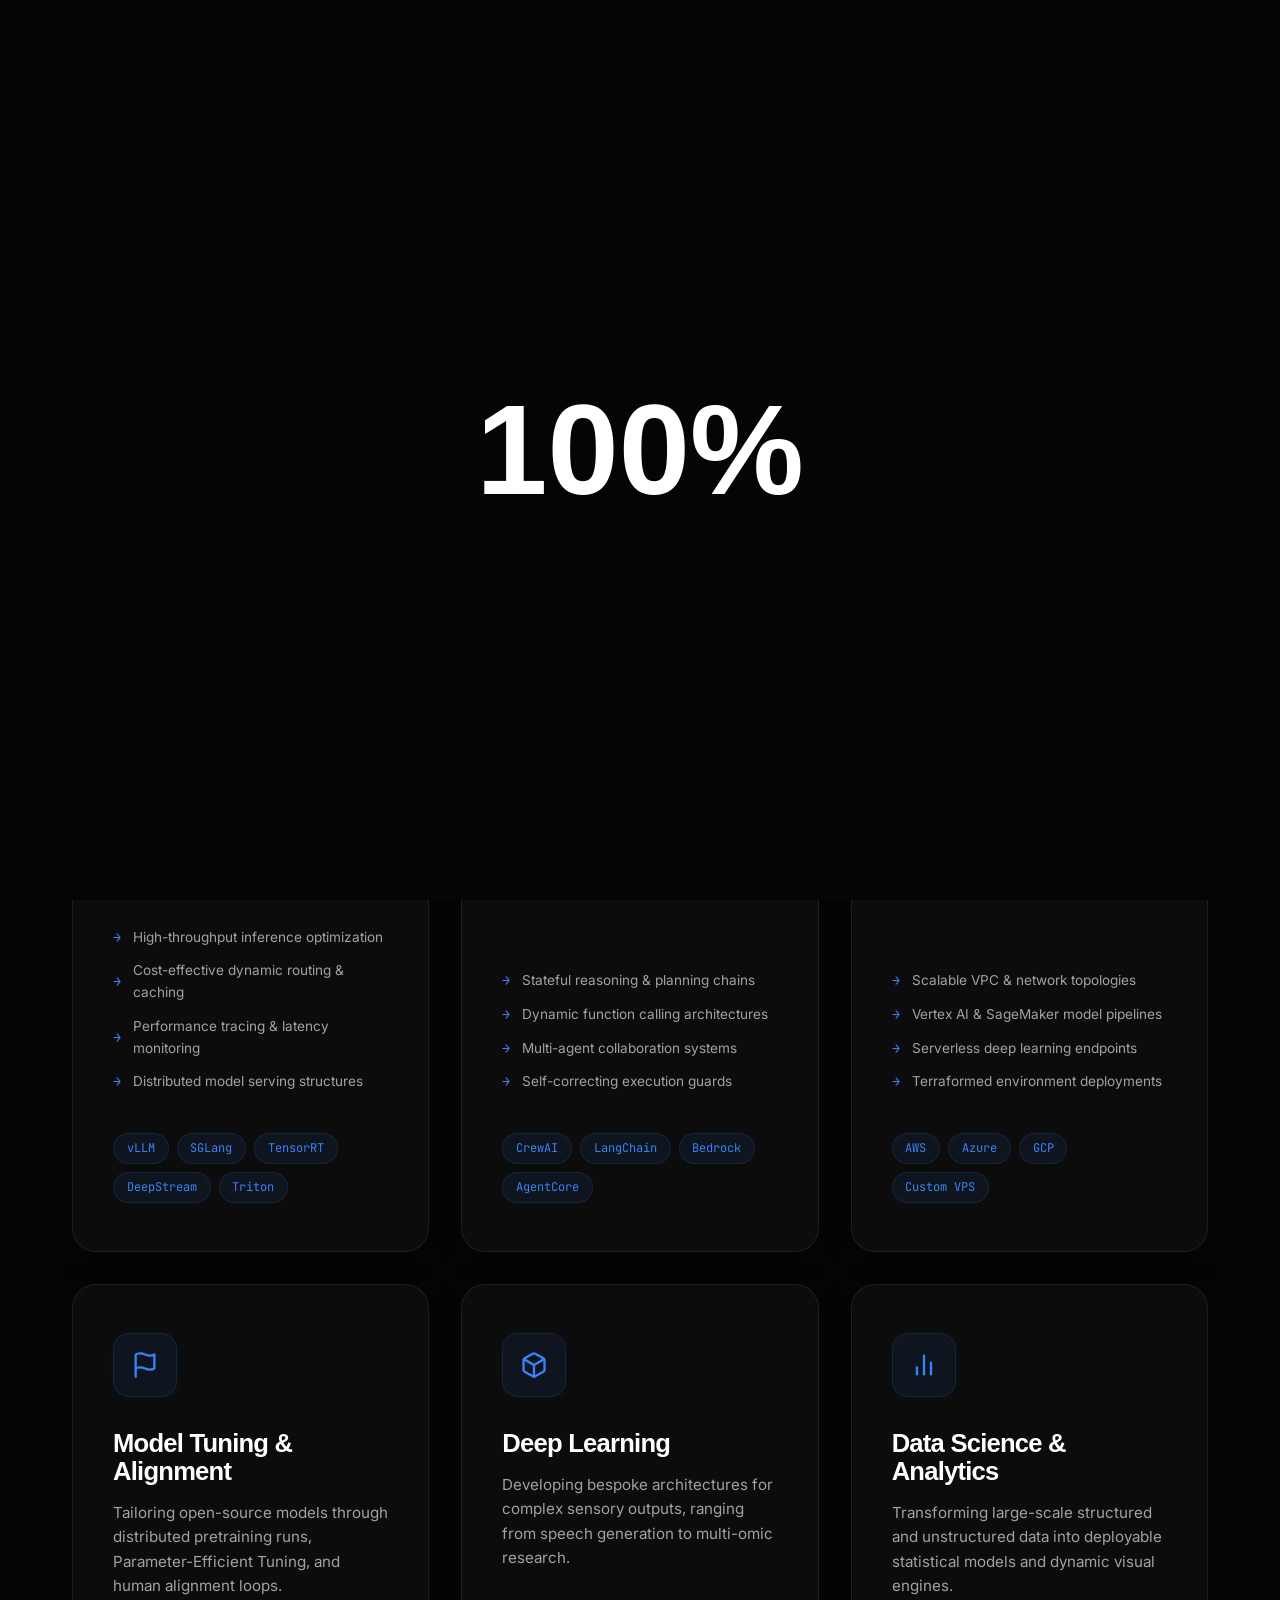
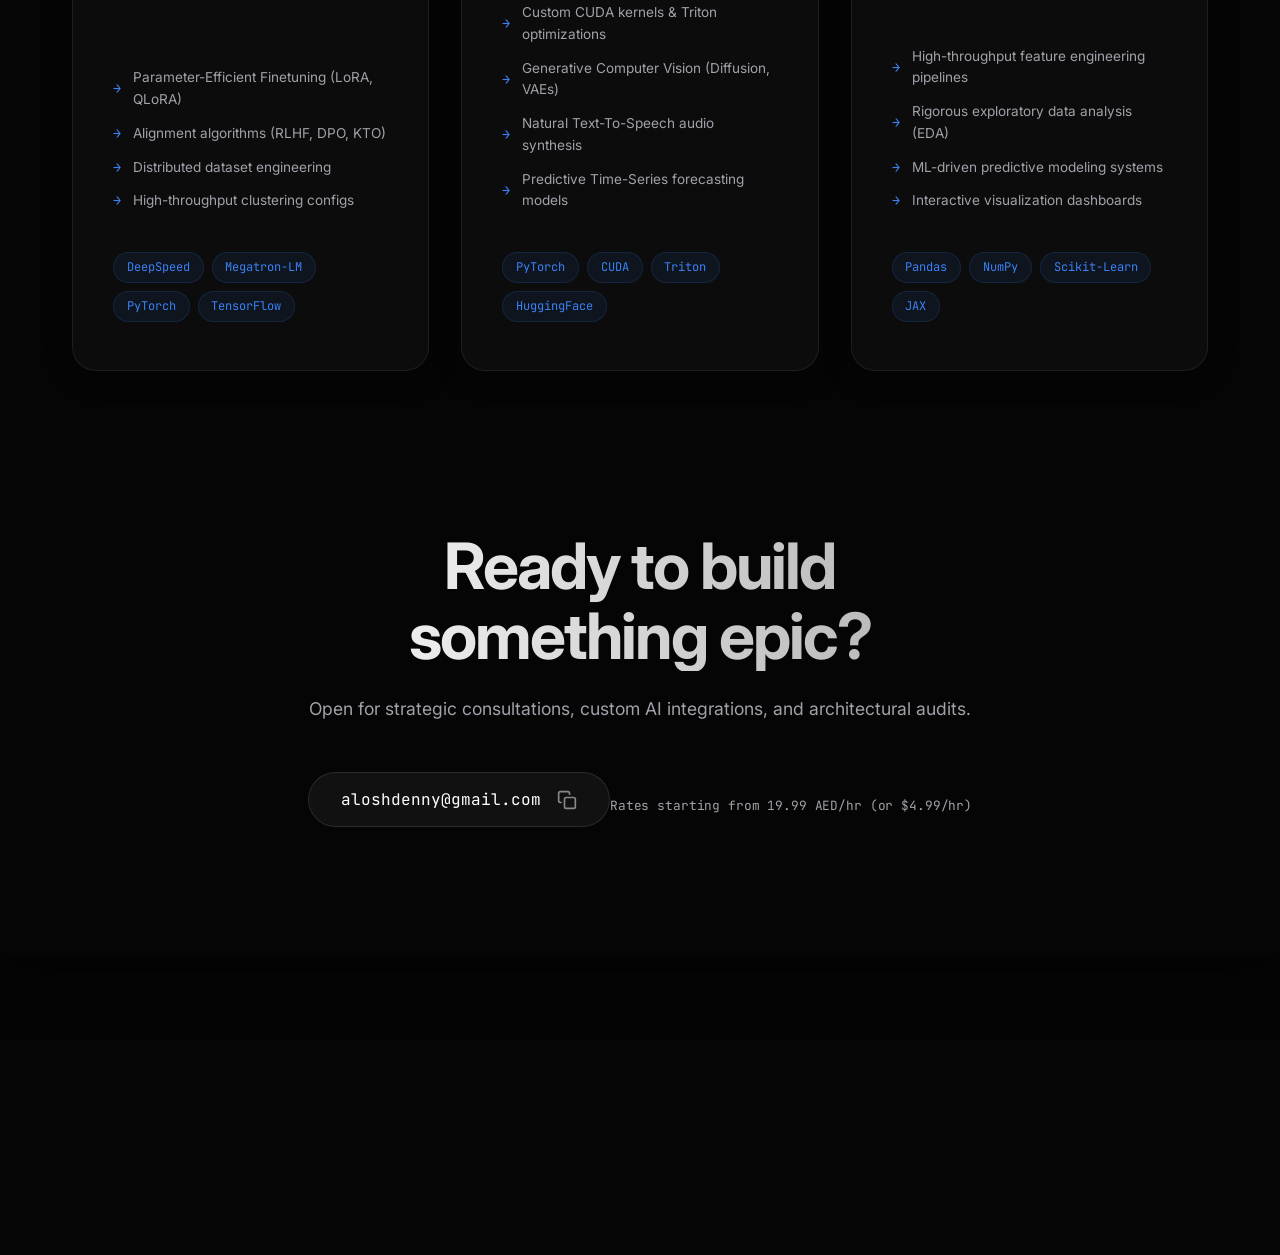
==== services.html @ 96268220 "feat: add hourly service rates in services page hero and CTA" ====
<!DOCTYPE html>
<html lang="en">

<head>
  <meta charset="UTF-8">
  <meta name="viewport" content="width=device-width, initial-scale=1.0">
  <title>Professional Services | Alosh Denny</title>
  <meta name="description"
    content="Professional AI/ML engineering, LLMOps, Agentic architectures, cloud deployments, and custom deep learning solutions by Alosh Denny.">
  <meta property="og:title" content="Professional Services | Alosh Denny">
  <meta property="og:description"
    content="State-of-the-art LLMOps, Agentic AI, Cloud infrastructure, and Custom Deep Learning modeling.">
  <meta property="og:type" content="website">
  <meta property="og:url" content="https://aloshdenny.com/services.html">
  <meta name="theme-color" content="#050505">

  <!-- Fonts -->
  <link rel="preconnect" href="https://fonts.googleapis.com">
  <link rel="preconnect" href="https://fonts.gstatic.com" crossorigin>
  <link href="https://api.fontshare.com/v2/css?f[]=clash-display@400,500,600,700&display=swap" rel="stylesheet">
  <link
    href="https://fonts.googleapis.com/css2?family=Inter:wght@300;400;500;600&family=JetBrains+Mono:wght@400;500&display=swap"
    rel="stylesheet">

  <link rel="stylesheet" href="style.css?v=8">
</head>

<body>
  <div id="preloader">
    <div class="counter">0%</div>
    <div class="curtain"></div>
  </div>

  <div id="noise-overlay"></div>
  <div id="custom-cursor"></div>

  <nav class="navbar">
    <div class="nav-container">
      <a href="index.html" class="logo">
        <span class="logo-text">aoxo<span class="logo-dot">.</span></span>
      </a>
      <ul class="nav-links">
        <li><a href="index.html#about" data-magnetic>About</a></li>
        <li><a href="index.html#work" data-magnetic>Work</a></li>
        <li><a href="index.html#projects" data-magnetic>Projects</a></li>
        <li><a href="services.html" class="active" data-magnetic>Services</a></li>
        <li><a href="index.html#skills" data-magnetic>Skills</a></li>
        <li><a href="index.html#publications" data-magnetic>Publications</a></li>
        <li><a href="index.html#blog" data-magnetic>Blogs</a></li>
        <li><a href="index.html#contact" data-magnetic>Contact</a></li>
      </ul>
      <button id="theme-toggle" aria-label="Toggle theme" data-magnetic>
        <svg class="sun-icon" viewBox="0 0 24 24" fill="none" stroke="currentColor" stroke-width="2">
          <circle cx="12" cy="12" r="5" />
          <path
            d="M12 1v2M12 21v2M4.22 4.22l1.42 1.42M18.36 18.36l1.42 1.42M1 12h2M21 12h2M4.22 19.78l1.42-1.42M18.36 5.64l1.42-1.42" />
        </svg>
      </button>
    </div>
  </nav>

  <div class="main-wrapper">
    <!-- Hero Section -->
    <header class="services-hero">
      <div class="container hero-content">
        <div class="reveal-text">
          <span class="subtitle scramble-text">AI Arsenal</span>
          <h1>Professional Services</h1>
          <p class="services-hero-desc">
            Scaling machine intelligence, building autonomous reasoning workflows, and deploying high-throughput, custom
            deep learning systems at scale.
          </p>
          <div class="services-price-tag reveal-up" style="animation-delay: 0.15s;">
            <span class="price-label">Rates</span>
            <div class="price-divider"></div>
            <span class="price-value">Starting from 19.99 AED / Hour (or $4.99/hr)</span>
          </div>
        </div>
      </div>
    </header>

    <main class="container">
      <section class="services-grid">
        <!-- 1. LLMOps -->
        <article class="service-card reveal-up" style="animation-delay: 0.1s;">
          <div class="service-icon-wrapper">
            <svg width="28" height="28" viewBox="0 0 24 24" fill="none" stroke="currentColor" stroke-width="2"
              stroke-linecap="round" stroke-linejoin="round">
              <rect x="2" y="2" width="20" height="8" rx="2" ry="2" />
              <rect x="2" y="14" width="20" height="8" rx="2" ry="2" />
              <line x1="6" y1="6" x2="6.01" y2="6" />
              <line x1="6" y1="18" x2="6.01" y2="18" />
            </svg>
          </div>
          <h3>LLMOps</h3>
          <p>
            Deploying and scaling foundation models with high-throughput engines, sub-second latency targets, and
            rigorous governance.
          </p>
          <ul class="service-details">
            <li>High-throughput inference optimization</li>
            <li>Cost-effective dynamic routing & caching</li>
            <li>Performance tracing & latency monitoring</li>
            <li>Distributed model serving structures</li>
          </ul>
          <div class="service-tech-tags">
            <span>vLLM</span>
            <span>SGLang</span>
            <span>TensorRT</span>
            <span>DeepStream</span>
            <span>Triton</span>
          </div>
        </article>

        <!-- 2. Agentic AI -->
        <article class="service-card reveal-up" style="animation-delay: 0.2s;">
          <div class="service-icon-wrapper">
            <svg width="28" height="28" viewBox="0 0 24 24" fill="none" stroke="currentColor" stroke-width="2"
              stroke-linecap="round" stroke-linejoin="round">
              <path d="M12 22c5.523 0 10-4.477 10-10S17.523 2 12 2 2 6.477 2 12s4.477 10 10 10z" />
              <path d="M12 6v6l4 2" />
              <circle cx="12" cy="12" r="3" fill="currentColor" fill-opacity="0.2" />
            </svg>
          </div>
          <h3>Agentic AI</h3>
          <p>
            Architecting cognitive systems, multi-agent frameworks, and autonomous reasoning loops capable of real-world
            tool use.
          </p>
          <ul class="service-details">
            <li>Stateful reasoning & planning chains</li>
            <li>Dynamic function calling architectures</li>
            <li>Multi-agent collaboration systems</li>
            <li>Self-correcting execution guards</li>
          </ul>
          <div class="service-tech-tags">
            <span>CrewAI</span>
            <span>LangChain</span>
            <span>Bedrock</span>
            <span>AgentCore</span>
          </div>
        </article>

        <!-- 3. AWS/Azure/GCP -->
        <article class="service-card reveal-up" style="animation-delay: 0.3s;">
          <div class="service-icon-wrapper">
            <svg width="28" height="28" viewBox="0 0 24 24" fill="none" stroke="currentColor" stroke-width="2"
              stroke-linecap="round" stroke-linejoin="round">
              <path d="M5 12h14" />
              <path d="M12 5l7 7-7 7" />
            </svg>
          </div>
          <h3>Multi-Cloud Infra</h3>
          <p>
            Building secure, production-grade cloud configurations using modern Infrastructure-as-Code (IaC) principles.
          </p>
          <ul class="service-details">
            <li>Scalable VPC & network topologies</li>
            <li>Vertex AI & SageMaker model pipelines</li>
            <li>Serverless deep learning endpoints</li>
            <li>Terraformed environment deployments</li>
          </ul>
          <div class="service-tech-tags">
            <span>AWS</span>
            <span>Azure</span>
            <span>GCP</span>
            <span>Custom VPS</span>
          </div>
        </article>

        <!-- 4. LLM Pretraining/Finetuning -->
        <article class="service-card reveal-up" style="animation-delay: 0.4s;">
          <div class="service-icon-wrapper">
            <svg width="28" height="28" viewBox="0 0 24 24" fill="none" stroke="currentColor" stroke-width="2"
              stroke-linecap="round" stroke-linejoin="round">
              <path d="M4 15s1-1 4-1 5 2 8 2 4-1 4-1V3s-1 1-4 1-5-2-8-2-4 1-4 1z" />
              <line x1="4" y1="22" x2="4" y2="15" />
            </svg>
          </div>
          <h3>Model Tuning & Alignment</h3>
          <p>
            Tailoring open-source models through distributed pretraining runs, Parameter-Efficient Tuning, and human
            alignment loops.
          </p>
          <ul class="service-details">
            <li>Parameter-Efficient Finetuning (LoRA, QLoRA)</li>
            <li>Alignment algorithms (RLHF, DPO, KTO)</li>
            <li>Distributed dataset engineering</li>
            <li>High-throughput clustering configs</li>
          </ul>
          <div class="service-tech-tags">
            <span>DeepSpeed</span>
            <span>Megatron-LM</span>
            <span>PyTorch</span>
            <span>TensorFlow</span>
          </div>
        </article>

        <!-- 5. Deep Learning -->
        <article class="service-card reveal-up" style="animation-delay: 0.5s;">
          <div class="service-icon-wrapper">
            <svg width="28" height="28" viewBox="0 0 24 24" fill="none" stroke="currentColor" stroke-width="2"
              stroke-linecap="round" stroke-linejoin="round">
              <path
                d="M21 16V8a2 2 0 0 0-1-1.73l-7-4a2 2 0 0 0-2 0l-7 4A2 2 0 0 0 3 8v8a2 2 0 0 0 1 1.73l7 4a2 2 0 0 0 2 0l7-4A2 2 0 0 0 21 16z" />
              <polyline points="3.27 6.96 12 12.01 20.73 6.96" />
              <line x1="12" y1="22.08" x2="12" y2="12" />
            </svg>
          </div>
          <h3>Deep Learning</h3>
          <p>
            Developing bespoke architectures for complex sensory outputs, ranging from speech generation to multi-omic
            research.
          </p>
          <ul class="service-details">
            <li>Custom CUDA kernels & Triton optimizations</li>
            <li>Generative Computer Vision (Diffusion, VAEs)</li>
            <li>Natural Text-To-Speech audio synthesis</li>
            <li>Predictive Time-Series forecasting models</li>
          </ul>
          <div class="service-tech-tags">
            <span>PyTorch</span>
            <span>CUDA</span>
            <span>Triton</span>
            <span>HuggingFace</span>
          </div>
        </article>

        <!-- 6. Data Science and Analysis -->
        <article class="service-card reveal-up" style="animation-delay: 0.6s;">
          <div class="service-icon-wrapper">
            <svg width="28" height="28" viewBox="0 0 24 24" fill="none" stroke="currentColor" stroke-width="2"
              stroke-linecap="round" stroke-linejoin="round">
              <line x1="18" y1="20" x2="18" y2="10" />
              <line x1="12" y1="20" x2="12" y2="4" />
              <line x1="6" y1="20" x2="6" y2="14" />
            </svg>
          </div>
          <h3>Data Science & Analytics</h3>
          <p>
            Transforming large-scale structured and unstructured data into deployable statistical models and dynamic
            visual engines.
          </p>
          <ul class="service-details">
            <li>High-throughput feature engineering pipelines</li>
            <li>Rigorous exploratory data analysis (EDA)</li>
            <li>ML-driven predictive modeling systems</li>
            <li>Interactive visualization dashboards</li>
          </ul>
          <div class="service-tech-tags">
            <span>Pandas</span>
            <span>NumPy</span>
            <span>Scikit-Learn</span>
            <span>JAX</span>
          </div>
        </article>
      </section>

      <!-- Let's collaborate CTA -->
      <section class="contact-wrapper reveal-up">
        <h2 class="contact-heading">Ready to build<br>something epic?</h2>
        <p class="contact-sub">Open for strategic consultations, custom AI integrations, and architectural audits.</p>
        <div class="contact-actions">
          <button id="email-copy-btn" class="magnetic-btn" data-magnetic>
            <span class="btn-text">aloshdenny@gmail.com</span>
            <span class="btn-icon">
              <svg width="20" height="20" viewBox="0 0 24 24" fill="none" stroke="currentColor" stroke-width="2"
                stroke-linecap="round" stroke-linejoin="round">
                <rect x="9" y="9" width="13" height="13" rx="2" ry="2"></rect>
                <path d="M5 15H4a2 2 0 0 1-2-2V4a2 2 0 0 1 2-2h9a2 2 0 0 1 2 2v1"></path>
              </svg>
            </span>
            <span class="copy-feedback">Copied!</span>
          </button>
          <p class="pricing-subtext reveal-up" style="animation-delay: 0.1s;">Rates starting from 19.99 AED/hr (or $4.99/hr)</p>
        </div>
      </section>
    </main>
  </div>

  <footer class="sticky-footer">
    <div class="container">
      <div class="footer-bottom">
        <p class="copyright">© 2026 Alosh Denny. Made with <span class="heart">♥</span> & Code.</p>
      </div>
    </div>
  </footer>

  <script src="script.js"></script>
</body>

</html>
---- style.css ----
:root {
  /* Colors */
  --bg-color: #050505;
  --text-primary: #ffffff;
  --text-secondary: #a1a1aa;
  --accent-color: #3b82f6;
  /* Electric Blue */
  --accent-glow: rgba(59, 130, 246, 0.5);
  --card-bg: rgba(255, 255, 255, 0.03);
  --card-border: rgba(255, 255, 255, 0.08);
  --nav-bg: rgba(5, 5, 5, 0.8);

  /* Typography */
  --font-display: 'Clash Display', sans-serif;
  --font-body: 'Inter', sans-serif;
  --font-mono: 'JetBrains Mono', monospace;

  /* Spacing */
  --section-padding: 8rem 0;
  --container-width: 1200px;

  /* Transitions */
  --transition-smooth: all 0.4s cubic-bezier(0.16, 1, 0.3, 1);
}

/* Reset & Base */
*,
*::before,
*::after {
  box-sizing: border-box;
  margin: 0;
  padding: 0;
}

html {
  scroll-behavior: smooth;
  font-size: 16px;
}

body {
  background-color: var(--bg-color);
  color: var(--text-primary);
  font-family: var(--font-body);
  line-height: 1.6;
  overflow-x: hidden;
  -webkit-font-smoothing: antialiased;
}

@media (hover: hover) and (pointer: fine) {
  body {
    cursor: none;
    /* Hide default cursor only on desktop */
  }

  a,
  .btn {
    cursor: none;
  }
}

/* Utilities */
.container {
  max-width: var(--container-width);
  margin: 0 auto;
  padding: 0 2rem;
}

.section-padding {
  padding: var(--section-padding);
}

a {
  text-decoration: none;
  color: inherit;
  transition: var(--transition-smooth);
}

ul {
  list-style: none;
}

/* Custom Cursor */
#custom-cursor {
  position: fixed;
  top: 0;
  left: 0;
  width: 20px;
  height: 20px;
  border: 1px solid rgba(255, 255, 255, 0.8);
  border-radius: 50%;
  pointer-events: none;
  z-index: 10001;
  /* Transform is handled by JS for performance */
  transition: width 0.3s, height 0.3s, background-color 0.3s;
  mix-blend-mode: difference;
}

#custom-cursor.hovering {
  width: 50px;
  height: 50px;
  background-color: rgba(255, 255, 255, 1);
  border-color: transparent;
  mix-blend-mode: difference;
}

#custom-cursor.grabbing {
  width: 15px;
  height: 15px;
  background-color: var(--accent-color);
  border-color: transparent;
  transform: translate(-50%, -50%) scale(0.8);
  mix-blend-mode: normal;
  /* Make it stand out */
  box-shadow: 0 0 20px var(--accent-glow);
}

/* Click Ripple */
.click-ripple {
  position: fixed;
  width: 10px;
  height: 10px;
  border: 1px solid rgba(255, 255, 255, 0.8);
  border-radius: 50%;
  transform: translate(-50%, -50%);
  pointer-events: none;
  z-index: 9998;
  animation: rippleEffect 0.6s cubic-bezier(0.16, 1, 0.3, 1) forwards;
}

@keyframes rippleEffect {
  0% {
    width: 10px;
    height: 10px;
    opacity: 1;
    border-width: 2px;
  }

  100% {
    width: 100px;
    height: 100px;
    opacity: 0;
    border-width: 0px;
  }
}

/* Noise Overlay */
#noise-overlay {
  position: fixed;
  top: 0;
  left: 0;
  width: 100%;
  height: 100%;
  background: url("data:image/svg+xml,%3Csvg viewBox='0 0 200 200' xmlns='http://www.w3.org/2000/svg'%3E%3Cfilter id='noiseFilter'%3E%3CfeTurbulence type='fractalNoise' baseFrequency='0.65' numOctaves='3' stitchTiles='stitch'/%3E%3C/filter%3E%3Crect width='100%25' height='100%25' filter='url(%23noiseFilter)' opacity='0.05'/%3E%3C/svg%3E");
  pointer-events: none;
  z-index: 9000;
  opacity: 0.4;
}

.logo {
  font-family: 'Syne', sans-serif;
  font-weight: 800;
  font-size: 1.4rem;
  color: var(--text-primary);
  letter-spacing: -0.05em;
  position: relative;
  z-index: 1;
  text-transform: lowercase;
  display: flex;
  align-items: baseline;
  text-decoration: none;
  transition: transform 0.3s cubic-bezier(0.175, 0.885, 0.32, 1.275);
}

.logo:hover {
  transform: scale(1.05);
}

.logo-text {
  position: relative;
}

.logo-dot {
  color: var(--accent-color);
  font-size: 1.6rem;
  line-height: 0;
  margin-left: 1px;
  transition: all 0.3s ease;
}

.logo:hover .logo-dot {
  text-shadow: 0 0 15px var(--accent-glow);
  transform: translateY(-2px);
}

/* --- Navigation (Floating Pill) --- */
.navbar {
  position: fixed;
  top: 1.5rem;
  left: 50%;
  transform: translateX(-50%);
  width: auto;
  padding: 0.5rem 1.2rem;
  background: rgba(15, 15, 15, 0.5);
  backdrop-filter: blur(12px);
  -webkit-backdrop-filter: blur(12px);
  border: 1px solid rgba(255, 255, 255, 0.06);
  border-radius: 100px;
  z-index: 1000;
  transition: all 0.4s cubic-bezier(0.16, 1, 0.3, 1);
  box-shadow: 0 10px 30px -10px rgba(0, 0, 0, 0.3),
    inset 0 1px 0 rgba(255, 255, 255, 0.05);
}

.navbar.scrolled {
  background: rgba(10, 10, 10, 0.7);
  border-color: rgba(255, 255, 255, 0.1);
  box-shadow: 0 15px 40px -10px rgba(0, 0, 0, 0.4);
  padding: 0.4rem 1rem;
}

.nav-container {
  display: flex;
  align-items: center;
  gap: 1.5rem;
  width: auto;
  max-width: none;
  padding: 0;
  margin: 0;
}

.nav-links {
  display: flex;
  gap: 0.25rem;
  list-style: none;
  background: rgba(255, 255, 255, 0.02);
  padding: 0.2rem;
  border-radius: 100px;
  border: 1px solid rgba(255, 255, 255, 0.03);
}

.nav-links li {
  position: relative;
}

.nav-links a {
  display: block;
  padding: 0.4rem 1rem;
  font-size: 0.8rem;
  font-weight: 500;
  color: var(--text-secondary);
  border-radius: 100px;
  transition: all 0.3s ease;
  position: relative;
  z-index: 2;
}

.nav-links a:hover {
  color: var(--text-primary);
}

.nav-links a.active {
  color: var(--bg-color);
  background: var(--text-primary);
  font-weight: 600;
}

#theme-toggle {
  background: transparent;
  border: none;
  color: var(--text-secondary);
  cursor: none;
  padding: 0.4rem;
  display: flex;
  align-items: center;
  justify-content: center;
  transition: color 0.3s ease;
}

#theme-toggle:hover {
  color: var(--text-primary);
}

/* Mobile Nav Adjustments */
@media (max-width: 768px) {
  .navbar {
    top: auto;
    bottom: 2rem;
    width: 90%;
    justify-content: center;
  }

  .nav-links {
    display: none;
    /* Hide links on mobile for now, or use a different menu */
  }

  .nav-container {
    justify-content: space-between;
    width: 100%;
  }
}

/* Hero Section */
.hero {
  height: 100vh;
  display: flex;
  align-items: center;
  justify-content: center;
  position: relative;
  overflow: hidden;
}

.hero-content {
  text-align: center;
  z-index: 2;
  max-width: 800px;
  padding: 0 1.5rem;
}

.hero h1 {
  font-family: var(--font-display);
  font-size: clamp(3.5rem, 8vw, 6rem);
  font-weight: 700;
  line-height: 1.1;
  margin-bottom: 1rem;
  letter-spacing: -0.03em;
  background: linear-gradient(to right, #fff, #94a3b8);
  -webkit-background-clip: text;
  -webkit-text-fill-color: transparent;
}

.subtitle {
  font-family: var(--font-mono);
  font-size: clamp(1rem, 2vw, 1.25rem);
  color: var(--accent-color);
  margin-bottom: 1.5rem;
  font-weight: 500;
}

.hero-bio {
  font-size: 1.1rem;
  color: var(--text-secondary);
  max-width: 600px;
  margin: 0 auto 2.5rem;
}

.hero-actions {
  display: flex;
  gap: 1rem;
  justify-content: center;
  margin-bottom: 3rem;
}

.btn {
  padding: 1rem 2rem;
  border-radius: 100px;
  font-weight: 600;
  font-size: 1rem;
  transition: var(--transition-smooth);
  position: relative;
  overflow: hidden;
  display: inline-flex;
  align-items: center;
  gap: 0.5rem;
}

.btn-primary {
  background: var(--text-primary);
  color: var(--bg-color);
  border: 1px solid var(--text-primary);
}

.btn-primary:hover {
  background: transparent;
  color: var(--text-primary);
}

.btn-outline {
  background: transparent;
  color: var(--text-primary);
  border: 1px solid var(--card-border);
}

.btn-outline:hover {
  border-color: var(--text-primary);
}

.btn-resume svg {
  transition: transform 0.3s ease;
}

.btn-resume:hover svg {
  transform: translateY(2px);
}

/* Magnetic Effect */
[data-magnetic] {
  display: inline-block;
  transition: transform 0.1s linear;
  /* Fast transition for magnetic feel */
  will-change: transform;
}

/* Scroll Skew Effect */
.skew-content {
  will-change: transform;
  transition: transform 0.1s linear;
}

.social-links {
  display: flex;
  gap: 1rem;
  justify-content: center;
  align-items: center;
  font-family: var(--font-mono);
  font-size: 0.9rem;
  color: var(--text-secondary);
}

.social-links a:hover {
  color: var(--accent-color);
}

.scroll-indicator {
  position: absolute;
  bottom: 2rem;
  left: 50%;
  transform: translateX(-50%);
  display: flex;
  flex-direction: column;
  align-items: center;
  gap: 0.5rem;
  font-family: var(--font-mono);
  font-size: 0.8rem;
  color: var(--text-secondary);
  opacity: 0.7;
}

.scroll-indicator .line {
  width: 1px;
  height: 40px;
  background: var(--text-secondary);
  animation: scrollLine 2s infinite;
}

@keyframes scrollLine {
  0% {
    transform: scaleY(0);
    transform-origin: top;
  }

  50% {
    transform: scaleY(1);
    transform-origin: top;
  }

  51% {
    transform: scaleY(1);
    transform-origin: bottom;
  }

  100% {
    transform: scaleY(0);
    transform-origin: bottom;
  }
}

/* Section Headers */
.section-header {
  margin-bottom: 4rem;
  display: flex;
  align-items: baseline;
  gap: 1rem;
}

.section-tag {
  font-family: var(--font-mono);
  color: var(--accent-color);
  font-size: 1rem;
}

.section-header h2 {
  font-family: var(--font-display);
  font-size: 3rem;
  font-weight: 600;
}

/* About Section */
.about-grid {
  display: grid;
  grid-template-columns: 1.5fr 1fr;
  gap: 4rem;
  align-items: start;
}

.about-text .lead {
  font-size: 1.5rem;
  color: var(--text-primary);
  margin-bottom: 1.5rem;
  line-height: 1.4;
}

.about-text p {
  color: var(--text-secondary);
  margin-bottom: 2rem;
  font-size: 1.1rem;
}

.tech-stack-mini h3 {
  font-size: 1rem;
  margin-bottom: 1rem;
  color: var(--text-primary);
}

.tech-list {
  display: flex;
  flex-wrap: wrap;
  gap: 0.75rem;
}

.tech-list li {
  padding: 0.5rem 1rem;
  background: var(--card-bg);
  border: 1px solid var(--card-border);
  border-radius: 50px;
  font-size: 0.9rem;
  color: var(--text-secondary);
  transition: var(--transition-smooth);
}

.tech-list li:hover {
  border-color: var(--accent-color);
  color: var(--text-primary);
}

.stats-grid {
  display: grid;
  grid-template-columns: repeat(2, 1fr);
  gap: 1.5rem;
}

.stat-card {
  background: var(--card-bg);
  padding: 2rem;
  border-radius: 16px;
  border: 1px solid var(--card-border);
  text-align: center;
  transition: var(--transition-smooth);
}

.stat-card:hover {
  transform: translateY(-5px);
  border-color: var(--accent-color);
}

.stat-number {
  display: block;
  font-family: var(--font-display);
  font-size: 2.5rem;
  font-weight: 700;
  color: var(--text-primary);
  margin-bottom: 0.5rem;
}

.stat-label {
  font-size: 0.9rem;
  color: var(--text-secondary);
}

/* Experience Timeline */
.timeline {
  position: relative;
  border-left: 1px solid var(--card-border);
  padding-left: 2rem;
  margin-left: 1rem;
}

.timeline-item {
  margin-bottom: 3rem;
  position: relative;
}

.timeline-item::before {
  content: '';
  position: absolute;
  left: -2.35rem;
  top: 0.5rem;
  width: 10px;
  height: 10px;
  background: var(--accent-color);
  border-radius: 50%;
  box-shadow: 0 0 10px var(--accent-glow);
}

.timeline-date {
  font-family: var(--font-mono);
  font-size: 0.9rem;
  color: var(--accent-color);
  margin-bottom: 0.5rem;
}

.timeline-content h3 {
  font-size: 1.5rem;
  margin-bottom: 0.25rem;
}

.company {
  font-size: 1.1rem;
  color: var(--text-secondary);
  margin-bottom: 1rem;
}

.timeline-content p {
  color: var(--text-secondary);
  margin-bottom: 1rem;
  max-width: 600px;
}

.tags {
  display: flex;
  gap: 0.5rem;
  flex-wrap: wrap;
}

.tags span {
  font-size: 0.8rem;
  padding: 0.25rem 0.75rem;
  background: rgba(255, 255, 255, 0.05);
  border-radius: 4px;
  color: var(--text-secondary);
}

/* Projects Grid */
.projects-grid {
  display: grid;
  grid-template-columns: repeat(auto-fit, minmax(350px, 1fr));
  gap: 2rem;
  margin-bottom: 3rem;
}

.project-card {
  background: var(--card-bg);
  border: 1px solid var(--card-border);
  border-radius: 20px;
  padding: 2.5rem;
  transition: var(--transition-smooth);
  position: relative;
  overflow: hidden;
  display: flex;
  flex-direction: column;
  height: 100%;
}

.project-card:hover {
  transform: translateY(-8px);
  border-color: var(--accent-color);
  box-shadow: 0 10px 30px -10px rgba(0, 0, 0, 0.5);
}

.project-top {
  display: flex;
  justify-content: space-between;
  align-items: flex-start;
  margin-bottom: 1.5rem;
}

.project-top h3 {
  font-size: 1.5rem;
  font-family: var(--font-display);
  line-height: 1.2;
}

.project-link {
  font-size: 1.2rem;
  color: var(--text-secondary);
}

.project-link:hover {
  color: var(--accent-color);
}

.wip-badge {
  font-size: 0.7rem;
  padding: 0.2rem 0.5rem;
  border: 1px solid var(--accent-color);
  color: var(--accent-color);
  border-radius: 4px;
  font-family: var(--font-mono);
}

.project-card p {
  color: var(--text-secondary);
  margin-bottom: 2rem;
  flex-grow: 1;
}

.project-tech {
  display: flex;
  gap: 1rem;
  font-family: var(--font-mono);
  font-size: 0.85rem;
  color: var(--text-secondary);
}

.more-projects {
  text-align: center;
  margin-top: 3rem;
}

/* --- Contact Section --- */
.contact-wrapper {
  text-align: center;
  max-width: 800px;
  margin: 0 auto;
  padding: 4rem 0;
}

.contact-heading {
  font-family: var(--font-heading);
  font-size: clamp(2.5rem, 5vw, 4.5rem);
  font-weight: 700;
  line-height: 1.1;
  margin-bottom: 1.5rem;
  background: linear-gradient(to right, #fff, #aaa);
  -webkit-background-clip: text;
  background-clip: text;
  color: transparent;
}

.contact-sub {
  font-size: 1.1rem;
  color: var(--text-secondary);
  margin-bottom: 3rem;
}

.contact-actions {
  display: flex;
  justify-content: center;
  margin-bottom: 4rem;
}

#email-copy-btn {
  background: rgba(255, 255, 255, 0.05);
  border: 1px solid rgba(255, 255, 255, 0.1);
  padding: 1rem 2rem;
  border-radius: 100px;
  color: var(--text-primary);
  font-family: var(--font-mono);
  font-size: 1rem;
  cursor: none;
  display: flex;
  align-items: center;
  gap: 1rem;
  transition: all 0.3s ease;
  position: relative;
  overflow: hidden;
}

#email-copy-btn:hover {
  background: rgba(255, 255, 255, 0.1);
  border-color: var(--accent-color);
  transform: scale(1.02);
}

.btn-icon {
  display: flex;
  align-items: center;
  opacity: 0.5;
  transition: opacity 0.3s ease;
}

#email-copy-btn:hover .btn-icon {
  opacity: 1;
}

.copy-feedback {
  position: absolute;
  top: 50%;
  left: 50%;
  transform: translate(-50%, -50%) translateY(20px);
  opacity: 0;
  font-weight: 600;
  color: var(--accent-color);
  transition: all 0.3s ease;
  pointer-events: none;
}

#email-copy-btn.copied .btn-text,
#email-copy-btn.copied .btn-icon {
  opacity: 0;
  transform: translateY(-20px);
}

#email-copy-btn.copied .copy-feedback {
  opacity: 1;
  transform: translate(-50%, -50%) translateY(0);
}

.footer-socials {
  display: flex;
  justify-content: center;
  gap: 2rem;
}

.social-link {
  color: var(--text-secondary);
  text-decoration: none;
  transition: all 0.3s ease;
  display: flex;
  align-items: center;
  justify-content: center;
  padding: 0.5rem;
  border-radius: 50%;
  background: rgba(255, 255, 255, 0.03);
  border: 1px solid rgba(255, 255, 255, 0.05);
}

.social-link:hover {
  color: var(--text-primary);
  background: rgba(255, 255, 255, 0.1);
  transform: translateY(-3px);
  border-color: var(--accent-color);
}

.social-link svg,
.social-link img {
  width: 24px;
  height: 24px;
  fill: currentColor;
  object-fit: contain;
}

.social-link img {
  filter: grayscale(100%) brightness(0.7);
  transition: all 0.3s ease;
}

.social-link:hover img {
  filter: grayscale(0%) brightness(1);
}

.social-link::after {
  display: none;
  /* Remove the underline effect */
}

.email-link:hover::after {
  width: 100%;
}

/* --- Game Modal & Navbar Expansion --- */
.navbar.nav-expanded {
  padding-right: 3rem;
  border-color: var(--accent-color);
  box-shadow: 0 10px 40px -10px rgba(var(--accent-rgb), 0.3);
  transform: translateX(-45%);
  /* Shift slightly right from center (-50%) */
}

.modal {
  position: fixed;
  top: 0;
  left: 0;
  width: 100%;
  height: 100%;
  background: rgba(0, 0, 0, 0.8);
  backdrop-filter: blur(10px);
  z-index: 10000;
  display: flex;
  align-items: center;
  justify-content: center;
  opacity: 0;
  pointer-events: none;
  transition: opacity 0.3s ease;
}

.modal.active {
  opacity: 1;
  pointer-events: all;
}

.modal-content {
  position: relative;
  padding: 2rem;
  border-radius: 20px;
  transform: scale(0.9);
  transition: transform 0.3s cubic-bezier(0.175, 0.885, 0.32, 1.275);
}

.modal.active .modal-content {
  transform: scale(1);
}

.close-modal {
  position: absolute;
  top: 1rem;
  right: 1rem;
  background: transparent;
  border: none;
  color: var(--text-secondary);
  font-size: 1.5rem;
  cursor: pointer;
  transition: color 0.3s ease;
}

.close-modal:hover {
  color: var(--accent-color);
}

.game-content {
  background: rgba(10, 10, 10, 0.95);
  border: 1px solid var(--accent-color);
  box-shadow: 0 0 50px rgba(var(--accent-rgb), 0.2);
  max-width: 500px;
  text-align: center;
}

.game-header {
  display: flex;
  justify-content: space-between;
  align-items: center;
  margin-bottom: 1.5rem;
}

.game-header h2 {
  font-family: 'Syne', sans-serif;
  color: var(--accent-color);
  text-shadow: 0 0 10px var(--accent-glow);
  margin: 0;
}

.score-board {
  font-family: var(--font-mono);
  font-size: 1.2rem;
  color: var(--text-primary);
}

#game-canvas {
  background: #050505;
  border: 1px solid rgba(255, 255, 255, 0.1);
  border-radius: 8px;
  box-shadow: inset 0 0 20px rgba(0, 0, 0, 0.5);
  margin-bottom: 1rem;
  max-width: 100%;
}

.game-instructions {
  font-family: var(--font-mono);
  font-size: 0.9rem;
  color: var(--text-secondary);
  margin-bottom: 1.5rem;
}

#start-game-btn {
  width: 100%;
}

.footer-links {
  display: flex;
  justify-content: center;
  gap: 3rem;
}

.footer-links a {
  font-size: 1.1rem;
  color: var(--text-secondary);
}

.footer-links a:hover {
  color: var(--accent-color);
}

/* Footer */
footer {
  padding: 2rem 0;
  border-top: 1px solid var(--card-border);
  margin-top: 4rem;
}

.footer-content {
  display: flex;
  justify-content: space-between;
  color: var(--text-secondary);
  font-size: 0.9rem;
}

.heart {
  color: #ef4444;
}

/* Animations */
.reveal-up {
  opacity: 0;
  transform: translateY(30px);
  transition: all 0.8s cubic-bezier(0.16, 1, 0.3, 1);
}

.reveal-up.visible {
  opacity: 1;
  transform: translateY(0);
}

.reveal-text {
  opacity: 0;
  transform: translateY(20px);
  animation: fadeUp 1s cubic-bezier(0.16, 1, 0.3, 1) forwards;
}

@keyframes fadeUp {
  to {
    opacity: 1;
    transform: translateY(0);
  }
}

/* Preloader */
#preloader {
  position: fixed;
  top: 0;
  left: 0;
  width: 100%;
  height: 100%;
  background: #000;
  z-index: 99999;
  display: flex;
  justify-content: center;
  align-items: center;
  color: #fff;
}

.counter {
  font-family: var(--font-display);
  font-size: 8rem;
  font-weight: 700;
  position: relative;
  z-index: 2;
}

.curtain {
  position: absolute;
  top: 0;
  left: 0;
  width: 100%;
  height: 100%;
  background: #050505;
  z-index: 1;
  transform-origin: top;
}

/* Sticky Footer Effect */
.main-wrapper {
  position: relative;
  z-index: 2;
  background: var(--bg-color);
  margin-bottom: 300px;
  /* Adjust based on footer height */
  box-shadow: 0 10px 50px rgba(0, 0, 0, 0.5);
}

.sticky-footer {
  position: fixed;
  bottom: 0;
  left: 0;
  width: 100%;
  height: 300px;
  /* Match margin-bottom */
  z-index: 1;
  display: flex;
  align-items: center;
  justify-content: center;
  background: #0a0a0a;
}

.footer-content {
  display: flex;
  justify-content: space-between;
  width: 100%;
  color: var(--text-secondary);
  font-size: 0.9rem;
}

/* Refined Typography */
h1,
h2,
h3 {
  letter-spacing: -0.03em;
  /* Tighter tracking */
  line-height: 1.1;
}

.hero h1 {
  font-size: clamp(4rem, 10vw, 8rem);
  /* Bigger impact */
}

/* Mobile Responsiveness */
@media (max-width: 768px) {
  .nav-links {
    display: none;
  }

  .about-grid {
    grid-template-columns: 1fr;
    gap: 2rem;
  }

  .stats-grid {
    grid-template-columns: 1fr;
  }

  .section-header h2 {
    font-size: 2.5rem;
  }

  .projects-grid {
    grid-template-columns: 1fr;
  }

  .footer-content {
    flex-direction: column;
    gap: 1rem;
    text-align: center;
  }

  .main-wrapper {
    margin-bottom: 200px;
  }

  .sticky-footer {
    height: 200px;
  }

  .counter {
    font-size: 4rem;
  }
}

/* Skills Section */
.skills-wrapper {
  position: relative;
  width: 100%;
}

#skills-canvas-container {
  width: 100%;
  height: 40vh;
  min-height: 300px;
  background: var(--card-bg);
  border: 1px solid var(--card-border);
  border-radius: 20px;
  overflow: hidden;
  position: relative;
  margin-bottom: 3rem;
  /* cursor: grab; - Removed to use custom cursor */
}

/* #skills-canvas-container:active {
  cursor: grabbing;
} - Removed */

#skills-canvas {
  display: block;
  width: 100%;
  height: 100%;
}

.skills-categories {
  display: grid;
  grid-template-columns: repeat(auto-fit, minmax(250px, 1fr));
  gap: 2rem;
}

.skill-category h3 {
  font-family: var(--font-display);
  font-size: 1.5rem;
  margin-bottom: 1rem;
  color: var(--text-primary);
}

.skill-category p {
  color: var(--text-secondary);
  line-height: 1.6;
  font-family: var(--font-mono);
  font-size: 0.9rem;
}

/* ==========================================================================
   Services Page Custom Styles
   ========================================================================== */
.services-hero {
  padding: 10rem 0 4rem;
  text-align: center;
  position: relative;
  overflow: hidden;
}

.services-hero h1 {
  font-family: var(--font-display);
  font-size: clamp(3rem, 6vw, 5rem);
  font-weight: 700;
  line-height: 1.1;
  margin-bottom: 1rem;
  letter-spacing: -0.02em;
  background: linear-gradient(to right, #ffffff, #94a3b8);
  -webkit-background-clip: text;
  -webkit-text-fill-color: transparent;
}

.services-hero .subtitle {
  font-family: var(--font-mono);
  color: var(--accent-color);
  font-size: clamp(0.9rem, 2vw, 1.1rem);
  margin-bottom: 1.5rem;
}

.services-hero-desc {
  max-width: 600px;
  margin: 0 auto 3rem;
  color: var(--text-secondary);
  font-size: 1.1rem;
}

.services-grid {
  display: grid;
  grid-template-columns: repeat(auto-fit, minmax(320px, 1fr));
  gap: 2rem;
  margin-bottom: 6rem;
}

.service-card {
  background: var(--card-bg);
  border: 1px solid var(--card-border);
  border-radius: 24px;
  padding: 3rem 2.5rem;
  transition: var(--transition-smooth);
  display: flex;
  flex-direction: column;
  height: 100%;
  position: relative;
  overflow: hidden;
  box-shadow: 0 4px 30px rgba(0, 0, 0, 0.2);
  backdrop-filter: blur(5px);
  -webkit-backdrop-filter: blur(5px);
}

.service-card::before {
  content: '';
  position: absolute;
  top: 0;
  left: 0;
  width: 100%;
  height: 100%;
  background: radial-gradient(800px circle at var(--mouse-x, 0) var(--mouse-y, 0), rgba(59, 130, 246, 0.06), transparent 40%);
  z-index: 1;
  pointer-events: none;
  opacity: 0;
  transition: opacity 0.5s ease;
}

.service-card:hover::before {
  opacity: 1;
}

.service-card:hover {
  transform: translateY(-8px);
  border-color: var(--accent-color);
  box-shadow: 0 15px 40px -10px rgba(0, 0, 0, 0.6), 0 0 20px rgba(59, 130, 246, 0.1);
}

.service-icon-wrapper {
  width: 64px;
  height: 64px;
  border-radius: 16px;
  background: rgba(59, 130, 246, 0.08);
  border: 1px solid rgba(59, 130, 246, 0.15);
  display: flex;
  align-items: center;
  justify-content: center;
  margin-bottom: 2rem;
  color: var(--accent-color);
  position: relative;
  z-index: 2;
  transition: var(--transition-smooth);
  box-shadow: 0 0 15px rgba(59, 130, 246, 0.05);
}

.service-card:hover .service-icon-wrapper {
  background: var(--accent-color);
  color: var(--bg-color);
  border-color: var(--accent-color);
  box-shadow: 0 0 25px var(--accent-glow);
  transform: scale(1.05);
}

.service-card h3 {
  font-family: var(--font-display);
  font-size: 1.6rem;
  font-weight: 600;
  margin-bottom: 1rem;
  position: relative;
  z-index: 2;
}

.service-card p {
  color: var(--text-secondary);
  font-size: 0.95rem;
  line-height: 1.6;
  margin-bottom: 2rem;
  flex-grow: 1;
  position: relative;
  z-index: 2;
}

.service-details {
  list-style: none;
  padding: 0;
  margin: 0 0 2.5rem 0;
  position: relative;
  z-index: 2;
  display: flex;
  flex-direction: column;
  gap: 0.75rem;
}

.service-details li {
  font-size: 0.85rem;
  color: var(--text-secondary);
  display: flex;
  align-items: center;
  gap: 0.75rem;
}

.service-details li::before {
  content: "→";
  color: var(--accent-color);
  font-family: var(--font-mono);
  font-weight: bold;
}

.service-tech-tags {
  display: flex;
  flex-wrap: wrap;
  gap: 0.5rem;
  position: relative;
  z-index: 2;
  margin-top: auto;
}

.service-tech-tags span {
  font-family: var(--font-mono);
  font-size: 0.75rem;
  color: var(--accent-color);
  background: rgba(59, 130, 246, 0.08);
  border: 1px solid rgba(59, 130, 246, 0.15);
  padding: 0.3rem 0.8rem;
  border-radius: 50px;
  transition: var(--transition-smooth);
}

.service-card:hover .service-tech-tags span {
  background: rgba(255, 255, 255, 0.05);
  border-color: rgba(255, 255, 255, 0.1);
  color: var(--text-primary);
}

/* Services Page Pricing Styles */
.services-price-tag {
  display: inline-flex;
  align-items: center;
  gap: 0.85rem;
  background: rgba(59, 130, 246, 0.04);
  border: 1px solid rgba(59, 130, 246, 0.15);
  border-radius: 100px;
  padding: 0.6rem 1.4rem;
  margin: 1.5rem auto 0;
  backdrop-filter: blur(10px);
  -webkit-backdrop-filter: blur(10px);
  box-shadow: 0 4px 25px rgba(0, 0, 0, 0.2);
  transition: var(--transition-smooth);
}

.services-price-tag:hover {
  border-color: var(--accent-color);
  box-shadow: 0 0 25px rgba(59, 130, 246, 0.15);
  transform: translateY(-2px);
}

.price-label {
  font-family: var(--font-mono);
  font-size: 0.75rem;
  text-transform: uppercase;
  color: var(--text-secondary);
  letter-spacing: 0.08em;
}

.price-divider {
  width: 1px;
  height: 12px;
  background: rgba(255, 255, 255, 0.15);
}

.price-value {
  font-family: var(--font-mono);
  font-size: 0.85rem;
  color: var(--accent-color);
  font-weight: 500;
  letter-spacing: -0.01em;
}

.pricing-subtext {
  font-family: var(--font-mono);
  font-size: 0.8rem;
  color: var(--text-secondary);
  margin-top: 1.5rem;
  opacity: 0.8;
  letter-spacing: -0.01em;
}
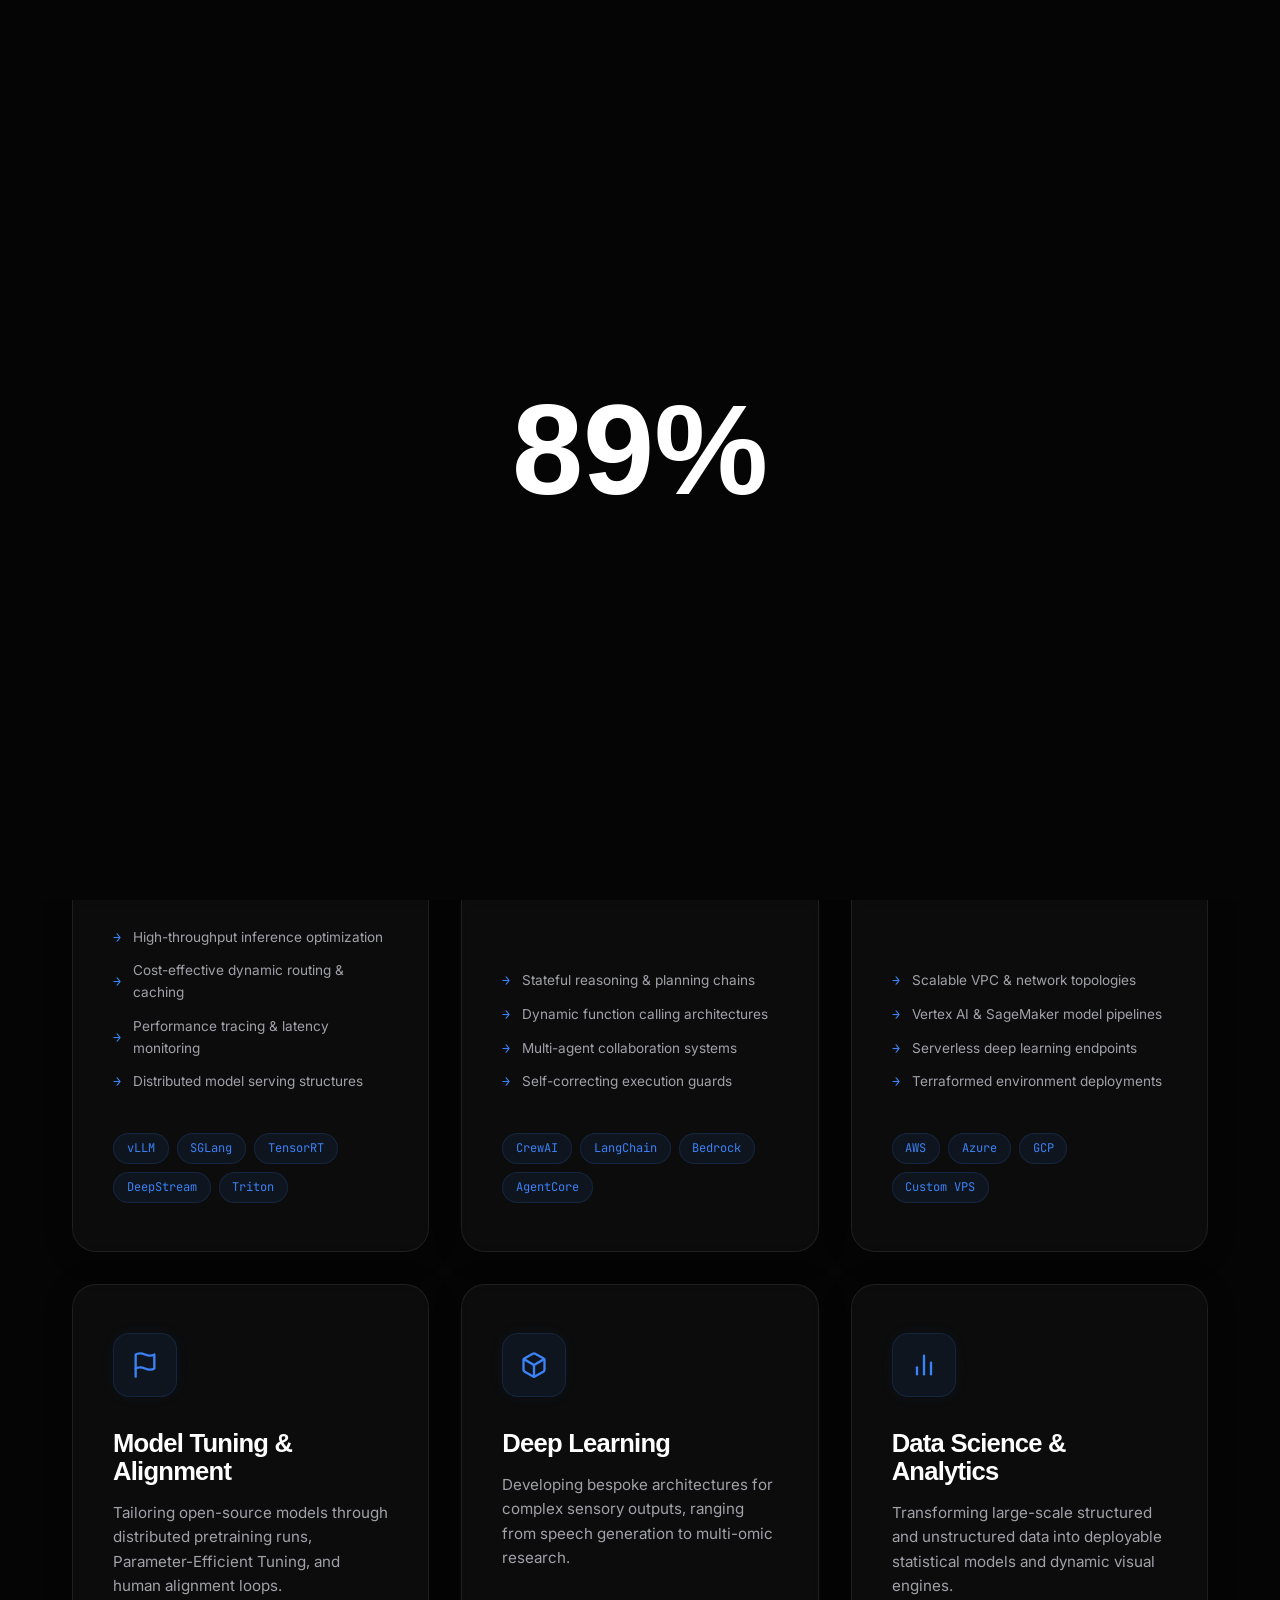
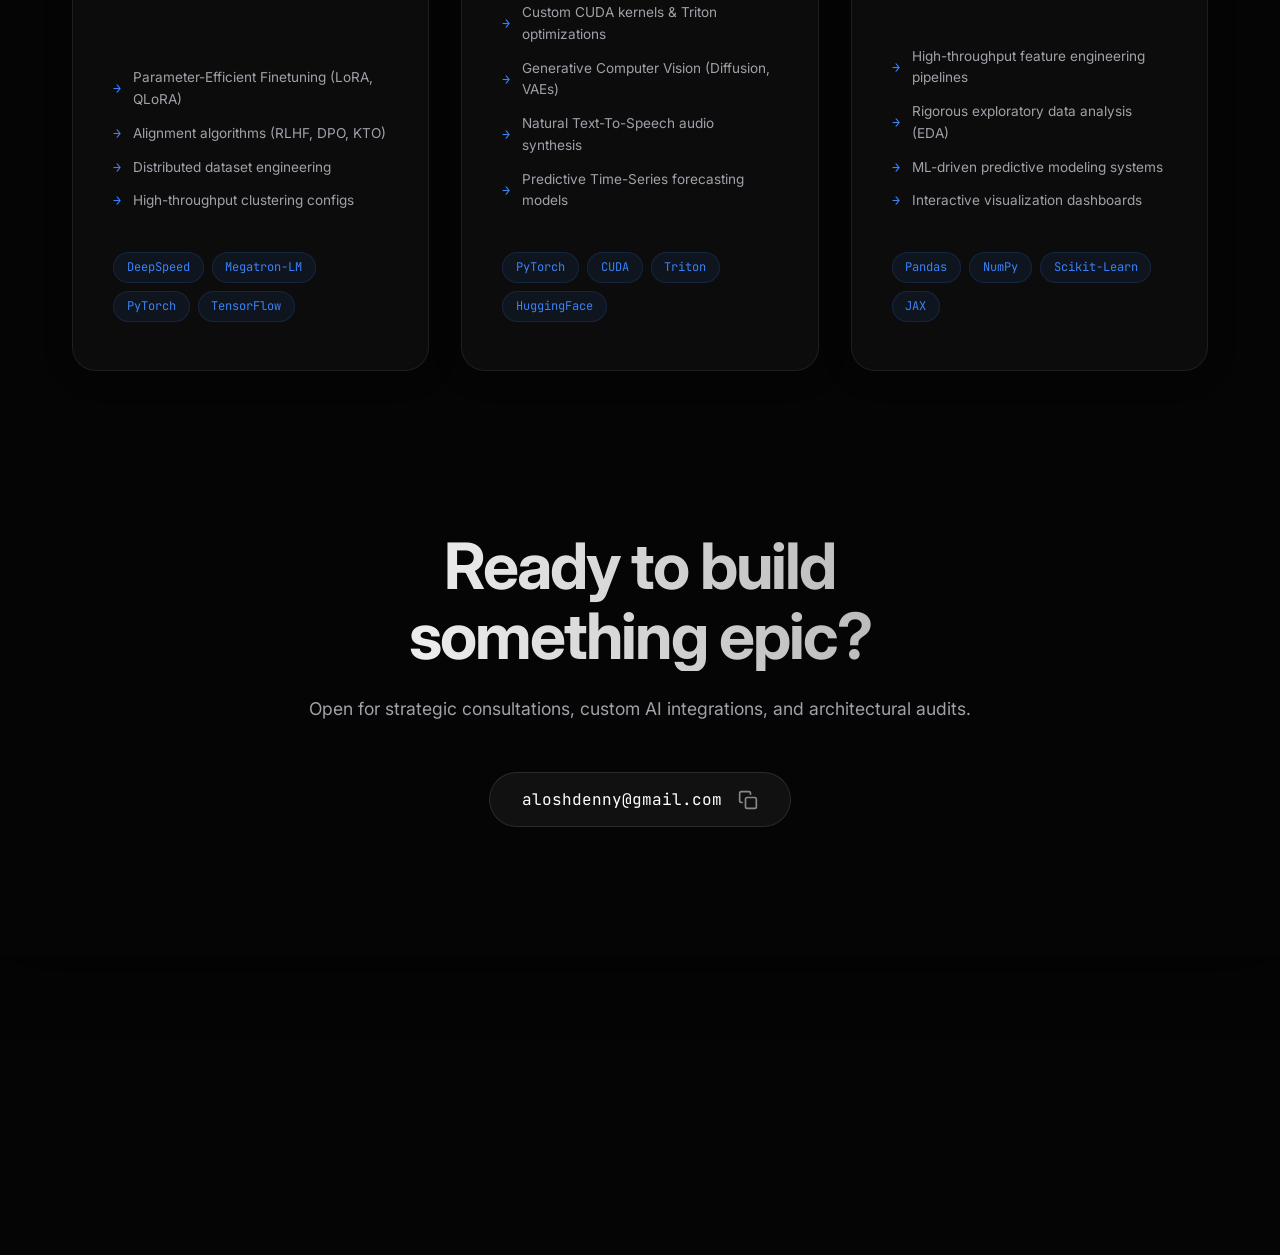
==== commit c5822d7f: "feat: add hourly service rates in services page hero and CTA" ====
--- a/services.html
+++ b/services.html
@@ -272,7 +272,6 @@
             </span>
             <span class="copy-feedback">Copied!</span>
           </button>
-          <p class="pricing-subtext reveal-up" style="animation-delay: 0.1s;">Rates starting from 19.99 AED/hr (or $4.99/hr)</p>
         </div>
       </section>
     </main>
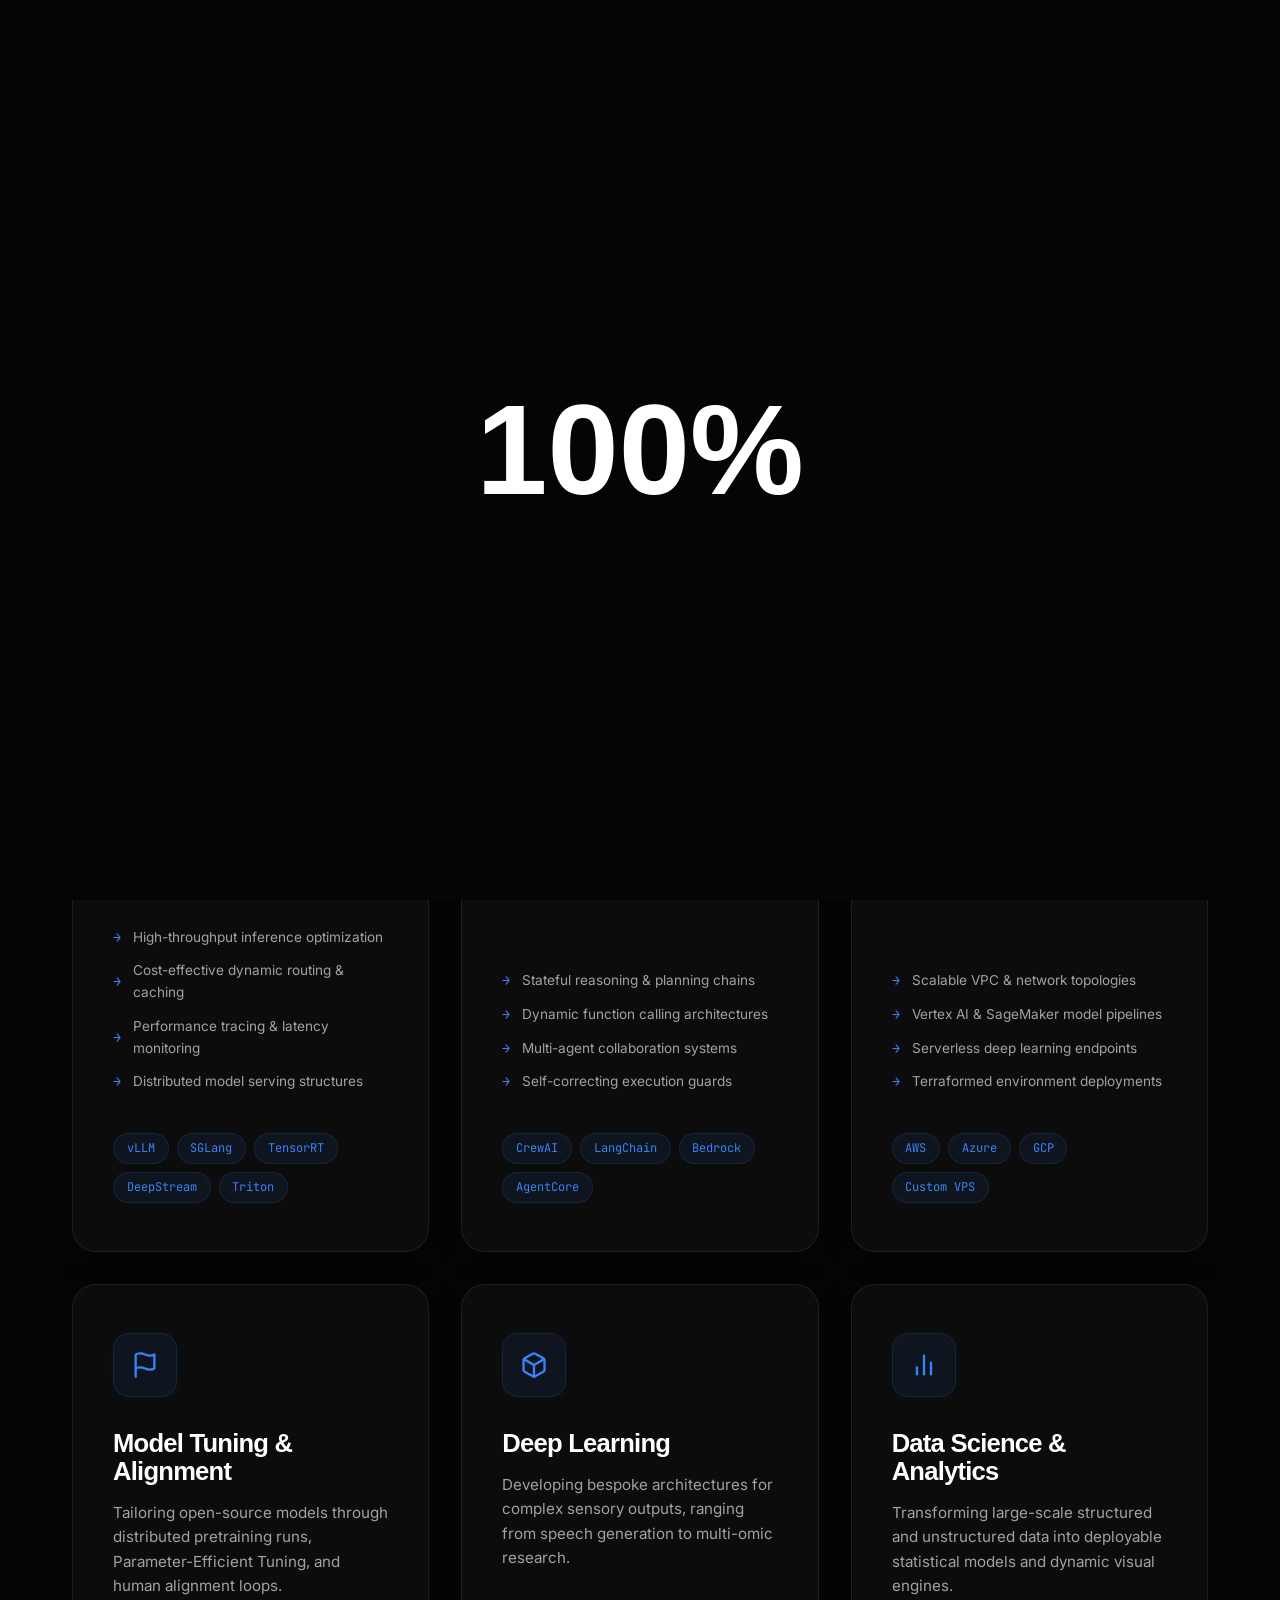
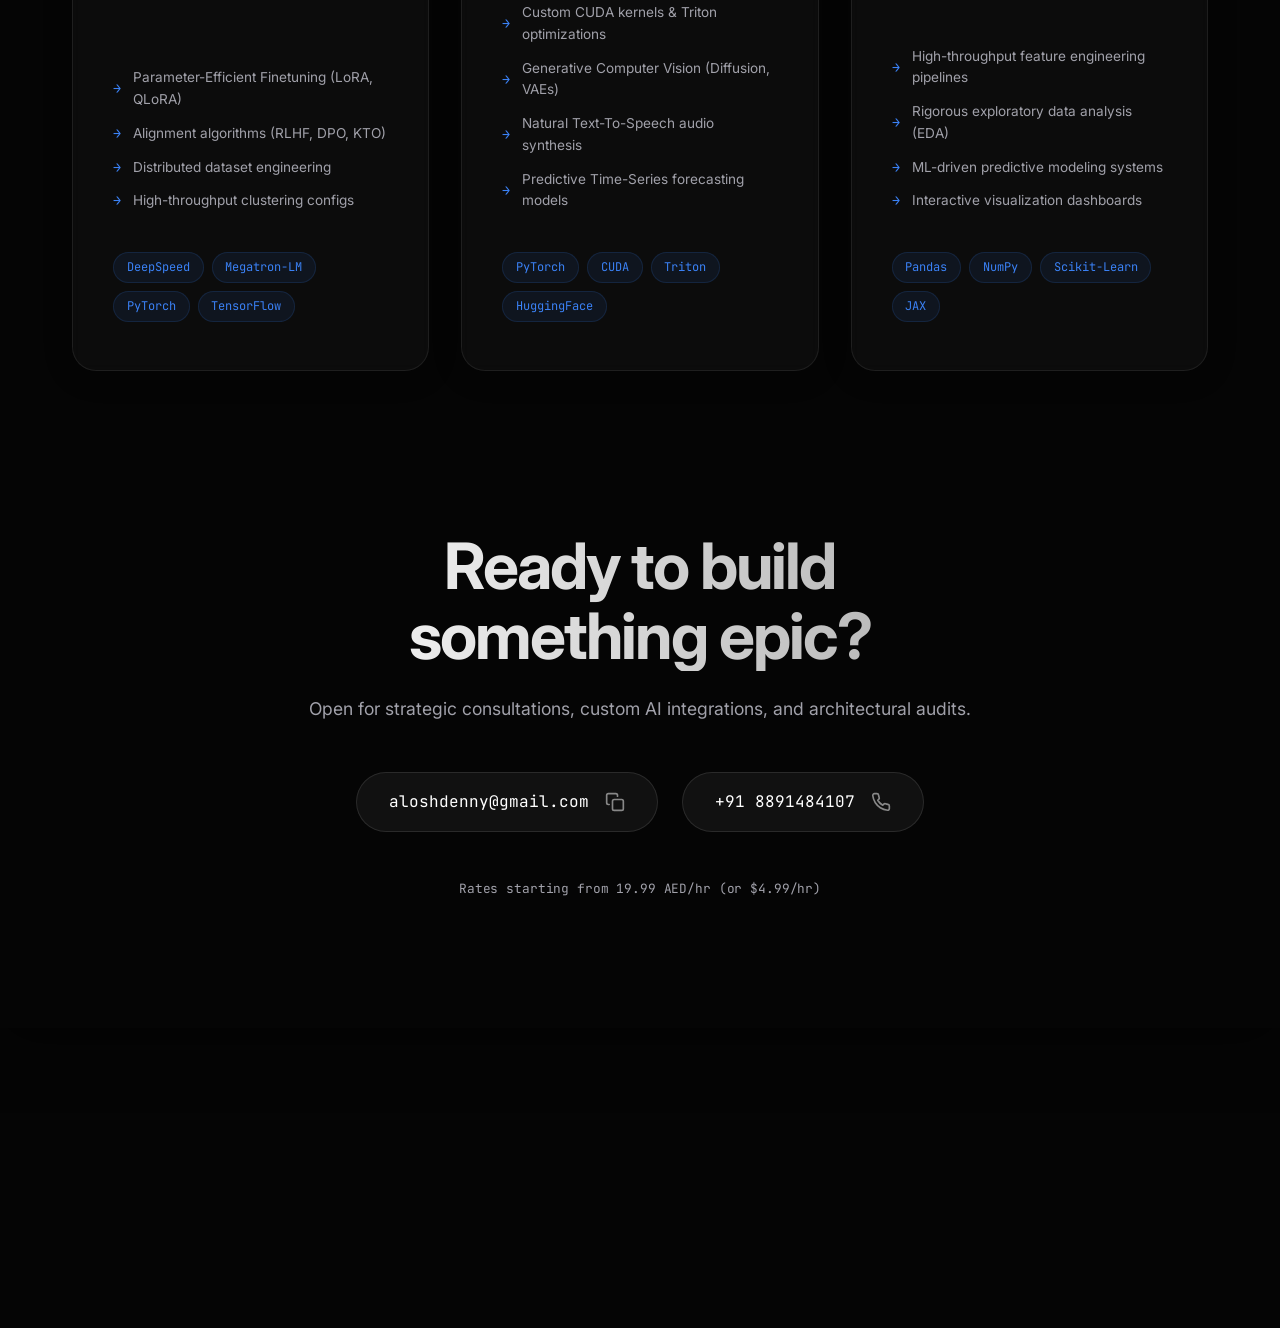
==== commit 25e664a1: "feat: direct phone contact link, remove resume files, and add unified policies tab page" ====
--- a/services.html
+++ b/services.html
@@ -73,7 +73,7 @@
           <div class="services-price-tag reveal-up" style="animation-delay: 0.15s;">
             <span class="price-label">Rates</span>
             <div class="price-divider"></div>
-            <span class="price-value">Starting from 19.99 AED / Hour (or $4.99/hr)</span>
+            <span class="price-value">Starting from INR 5,000 and upto INR 50,0000</span>
           </div>
         </div>
       </div>
@@ -272,6 +272,16 @@
             </span>
             <span class="copy-feedback">Copied!</span>
           </button>
+          <a href="tel:+918891484107" id="phone-contact-btn" class="magnetic-btn" data-magnetic>
+            <span class="btn-text">+91 8891484107</span>
+            <span class="btn-icon">
+              <svg width="20" height="20" viewBox="0 0 24 24" fill="none" stroke="currentColor" stroke-width="2"
+                stroke-linecap="round" stroke-linejoin="round">
+                <path d="M22 16.92v3a2 2 0 0 1-2.18 2 19.79 19.79 0 0 1-8.63-3.07 19.5 19.5 0 0 1-6-6 19.79 19.79 0 0 1-3.07-8.67A2 2 0 0 1 4.11 2h3a2 2 0 0 1 2 1.72 12.84 12.84 0 0 0 .7 2.81 2 2 0 0 1-.45 2.11L8.09 9.91a16 16 0 0 0 6 6l1.27-1.27a2 2 0 0 1 2.11-.45 12.84 12.84 0 0 0 2.81.7A2 2 0 0 1 22 16.92z"></path>
+              </svg>
+            </span>
+          </a>
+          <p class="pricing-subtext reveal-up" style="animation-delay: 0.1s; width: 100%; text-align: center;">Rates starting from 19.99 AED/hr (or $4.99/hr)</p>
         </div>
       </section>
     </main>
@@ -281,6 +291,9 @@
     <div class="container">
       <div class="footer-bottom">
         <p class="copyright">© 2026 Alosh Denny. Made with <span class="heart">♥</span> & Code.</p>
+        <div class="footer-links">
+          <a href="policies.html" data-magnetic>Our Policies</a>
+        </div>
       </div>
     </div>
   </footer>
--- a/style.css
+++ b/style.css
@@ -385,13 +385,6 @@
   border-color: var(--text-primary);
 }
 
-.btn-resume svg {
-  transition: transform 0.3s ease;
-}
-
-.btn-resume:hover svg {
-  transform: translateY(2px);
-}
 
 /* Magnetic Effect */
 [data-magnetic] {
@@ -735,11 +728,13 @@
 
 .contact-actions {
   display: flex;
+  flex-wrap: wrap;
   justify-content: center;
+  gap: 1.5rem;
   margin-bottom: 4rem;
 }
 
-#email-copy-btn {
+#email-copy-btn, #phone-contact-btn {
   background: rgba(255, 255, 255, 0.05);
   border: 1px solid rgba(255, 255, 255, 0.1);
   padding: 1rem 2rem;
@@ -754,9 +749,10 @@
   transition: all 0.3s ease;
   position: relative;
   overflow: hidden;
-}
-
-#email-copy-btn:hover {
+  text-decoration: none;
+}
+
+#email-copy-btn:hover, #phone-contact-btn:hover {
   background: rgba(255, 255, 255, 0.1);
   border-color: var(--accent-color);
   transform: scale(1.02);
@@ -769,7 +765,7 @@
   transition: opacity 0.3s ease;
 }
 
-#email-copy-btn:hover .btn-icon {
+#email-copy-btn:hover .btn-icon, #phone-contact-btn:hover .btn-icon {
   opacity: 1;
 }
 
